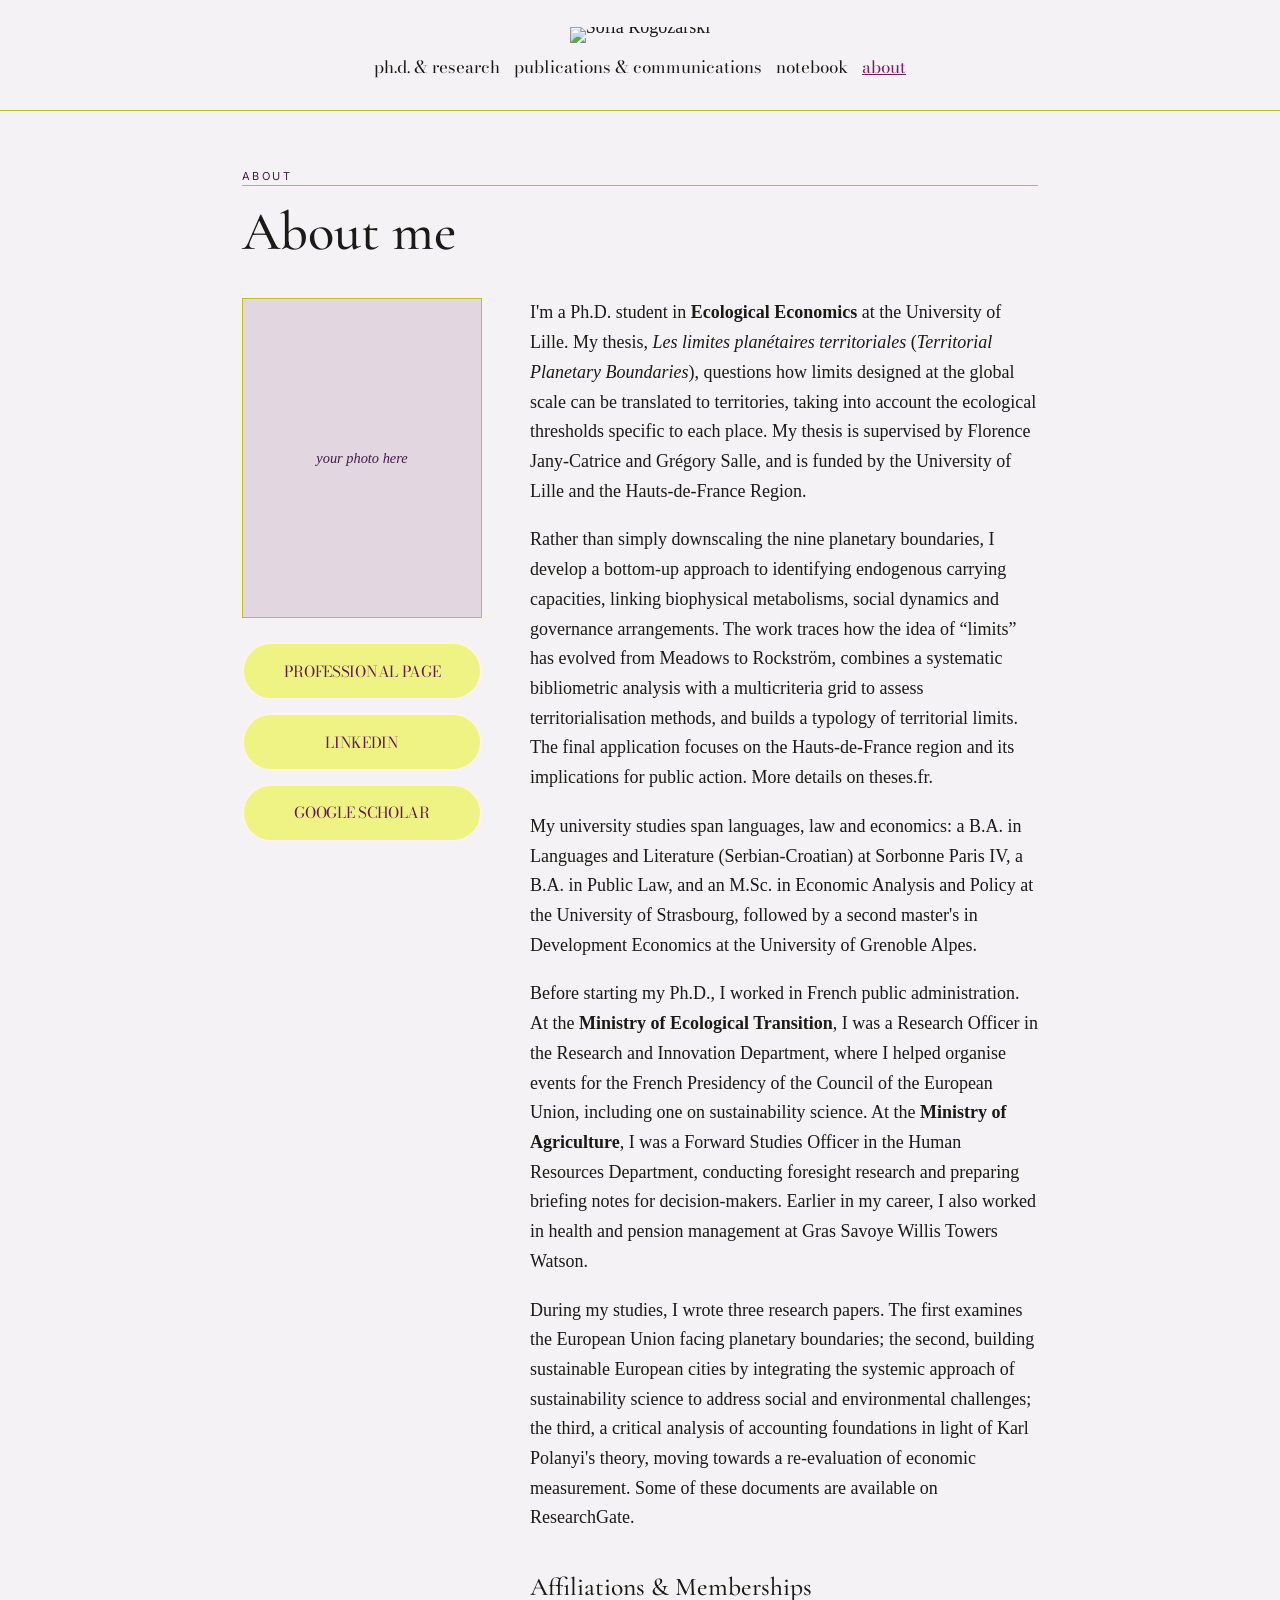
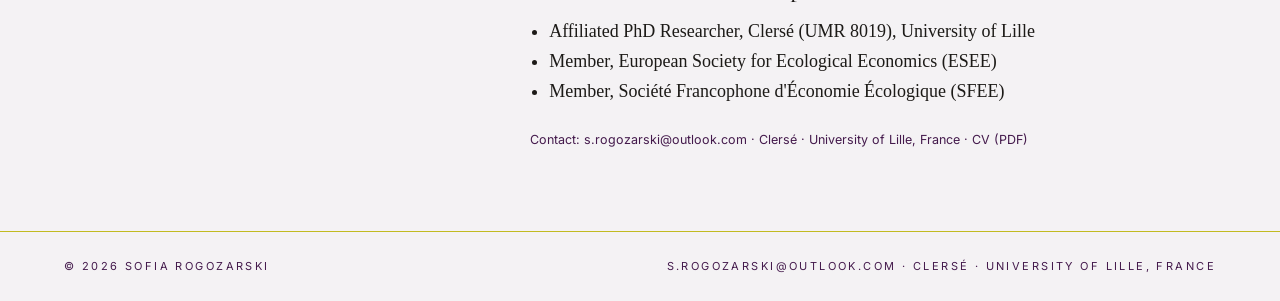
==== apropos.html @ fbf50187 "Add files via upload" ====
<!DOCTYPE html>
<html lang="en">
<head>
  <meta charset="UTF-8">
  <meta name="viewport" content="width=device-width, initial-scale=1.0">
  <title>About — Sofia Rogozarski</title>
  <meta name="description" content="Background, portrait, affiliations and contact.">
  <!-- Fonts -->
  <link rel="preconnect" href="https://fonts.googleapis.com">
  <link rel="preconnect" href="https://fonts.gstatic.com" crossorigin>
  <link href="https://fonts.googleapis.com/css2?family=Bodoni+Moda:ital,wght@0,400;1,400&family=Cormorant+Garamond:ital,wght@0,400;0,500;1,400&family=Inter:wght@400;500&display=swap" rel="stylesheet">
  <link rel="stylesheet" href="css/style.css">
</head>

<body>

  <header class="entete-wp">
    <a href="index.html" class="logo-lien"><img src="1.png" alt="Sofia Rogozarski"></a>
    <nav aria-label="Main menu">
      <ul class="menu-wp">
        <li><a href="doctorat.html">Ph.D. &amp; Research</a></li>
        <li><a href="publications.html">Publications &amp; Communications</a></li>
        <li><a href="carnet.html">Notebook</a></li>
        <li><a href="apropos.html" class="actif">About</a></li>
      </ul>
    </nav>
  </header>

  <main class="contenu">

    <p class="etiquette">About</p>
    <hr class="filet-titre">
    <h1 class="titre-section">About me</h1>

    <div class="apropos-grid">
      <div>
        <!-- Replace this block with: <img class="portrait" src="images/moi.jpg" alt="Portrait"> -->
        <div class="portrait">your photo here</div>

        <div class="boutons-liens">
          <a class="bouton-lien" href="https://pro.univ-lille.fr/sofia-rogozarski" target="_blank" rel="noreferrer noopener">Professional page</a>
          <a class="bouton-lien" href="https://www.linkedin.com/in/sofia-rogozarski/" target="_blank" rel="noreferrer noopener">LinkedIn</a>
          <a class="bouton-lien" href="https://scholar.google.fr/citations?user=IThwJi8AAAAJ&amp;hl=fr" target="_blank" rel="noreferrer noopener">Google Scholar</a>
        </div>
      </div>
      <div>
        <p style="margin-bottom:1.2rem">I'm a Ph.D. student in <strong>Ecological Economics</strong> at the University of Lille. My thesis, <em>Les limites planétaires territoriales</em> (<em>Territorial Planetary Boundaries</em>), questions how limits designed at the global scale can be translated to territories, taking into account the ecological thresholds specific to each place. My thesis is supervised by Florence Jany-Catrice and Grégory Salle, and is funded by the University of Lille and the Hauts-de-France Region.</p>

        <p style="margin-bottom:1.2rem">Rather than simply downscaling the nine planetary boundaries, I develop a bottom-up approach to identifying endogenous carrying capacities, linking biophysical metabolisms, social dynamics and governance arrangements. The work traces how the idea of “limits” has evolved from Meadows to Rockström, combines a systematic bibliometric analysis with a multicriteria grid to assess territorialisation methods, and builds a typology of territorial limits. The final application focuses on the Hauts-de-France region and its implications for public action. More details on <a href="https://theses.fr/s369980">theses.fr</a>.</p>

        <p style="margin-bottom:1.2rem">My university studies span languages, law and economics: a B.A. in Languages and Literature (Serbian-Croatian) at Sorbonne Paris IV, a B.A. in Public Law, and an M.Sc. in Economic Analysis and Policy at the <a href="https://www.unistra.fr/">University of Strasbourg</a>, followed by a second master's in Development Economics at the <a href="https://www.univ-grenoble-alpes.fr/">University of Grenoble Alpes</a>.</p>

        <p style="margin-bottom:1.2rem">Before starting my Ph.D., I worked in French public administration. At the <strong>Ministry of Ecological Transition</strong>, I was a Research Officer in the Research and Innovation Department, where I helped organise events for the French Presidency of the Council of the European Union, including one on sustainability science. At the <strong>Ministry of Agriculture</strong>, I was a Forward Studies Officer in the Human Resources Department, conducting foresight research and preparing briefing notes for decision-makers. Earlier in my career, I also worked in health and pension management at Gras Savoye Willis Towers Watson.</p>

        <p style="margin-bottom:1.2rem">During my studies, I wrote three research papers. The first examines the European Union facing planetary boundaries; the second, building sustainable European cities by integrating the systemic approach of sustainability science to address social and environmental challenges; the third, a critical analysis of accounting foundations in light of Karl Polanyi's theory, moving towards a re-evaluation of economic measurement. Some of these documents are available on <a href="https://www.researchgate.net/profile/Sofia-Rogozarski">ResearchGate</a>.</p>

        <h2 style="margin:2.5rem 0 1rem; font-size:1.6rem">Affiliations &amp; Memberships</h2>
        <ul style="padding-left:1.2rem; margin-bottom:1.5rem">
          <li>Affiliated PhD Researcher, Clersé (UMR 8019), University of Lille</li>
          <li>Member, European Society for Ecological Economics (ESEE)</li>
          <li>Member, Société Francophone d'Économie Écologique (SFEE)</li>
        </ul>

        <p class="meta">Contact: <a href="mailto:s.rogozarski@outlook.com">s.rogozarski@outlook.com</a> · <a href="#">Clersé · University of Lille, France</a> · <a href="#">CV (PDF)</a></p>
      </div>
    </div>

  </main>

  <footer class="pied">
    <span class="etiquette">© 2026 Sofia Rogozarski</span>
    <span class="etiquette"><a href="mailto:s.rogozarski@outlook.com">s.rogozarski@outlook.com</a> · <a href="#">Clersé · University of Lille, France</a></span>
  </footer>

</body>
</html>
---- css/style.css ----
:root {
  --fond:        #F4F2F4;
  --encre:       #1C1A17;
  --encre-grise: #441A4C;
  --accent:      #7A1D67;
  --filet:       #C2BB21;
  --max:         860px;
}

* { margin: 0; padding: 0; box-sizing: border-box; }

html { scroll-behavior: smooth; }

body {
  background: var(--fond);
  color: var(--encre);
  font-family: Georgia, 'Times New Roman', serif;
  font-size: 18px;
  line-height: 1.65;
  -webkit-font-smoothing: antialiased;
}

/* Titres : serif élégante (fallback Georgia si le chargement échoue) */
h1, h2, h3, .nom-geant {
  font-family: 'Cormorant Garamond', Georgia, serif;
  font-weight: 500;
  line-height: 1.1;
}

/* Petites étiquettes éditoriales (rubriques, dates) */
.etiquette {
  font-family: 'Inter', 'Helvetica Neue', Arial, sans-serif;
  font-size: 11px;
  letter-spacing: 0.22em;
  text-transform: uppercase;
  color: var(--encre-grise);
}

/* Titres de sections avec filet au-dessus */
.titre-section {
  font-size: clamp(2.2rem, 5vw, 3.4rem);
  margin: 0.6rem 0 2.2rem;
}

.filet-titre {
  border: none;
  border-top: 1px solid var(--filet);
  margin-bottom: 1.1rem;
}

a {
  color: inherit;
  text-decoration: none;
  background-image: linear-gradient(currentColor, currentColor);
  background-size: 0% 1px;
  background-repeat: no-repeat;
  background-position: left 100%;
  transition: background-size .45s ease, color .3s ease;
}
a:hover {
  background-size: 100% 1px;
  color: var(--accent);
  font-style: italic;
}

/* ═══ En-tête des pages intérieures : logo au-dessus, menu centré dessous ═══ */
.entete-wp {
  display: flex;
  flex-direction: column;
  align-items: center;
  gap: 10px;
  padding: 3vh 1.5rem;
  border-bottom: 1px solid var(--filet);
}
.entete-wp .logo-lien {
  background-image: none;
  display: inline-block;
  line-height: 0;
}
.entete-wp .logo-lien img {
  width: 120px;
  height: auto;
}
.entete-wp .menu-wp {
  list-style: none;
  display: flex;
  flex-wrap: wrap;
  justify-content: center;
  gap: 14px;
}
.entete-wp .menu-wp a {
  font-family: 'Bodoni Moda', Georgia, serif;
  font-size: clamp(0.825rem, 0.825rem + ((1vw - 0.2rem) * 0.56), 1.0625rem);
  text-transform: lowercase;
  color: var(--encre);
  background-image: none;
  font-style: normal;
}
.entete-wp .menu-wp a:hover {
  color: var(--accent);
  text-decoration: underline;
  font-style: normal;
}
.entete-wp .menu-wp a.actif {
  color: var(--accent);
  text-decoration: underline;
}

/* Ancien en-tête (conservé au cas où une page l'utilise encore) */
.entete {
  display: flex;
  justify-content: space-between;
  align-items: baseline;
  flex-wrap: wrap;
  gap: .5rem 2rem;
  padding: 2rem clamp(1.2rem, 5vw, 4rem) 1.4rem;
  border-bottom: 1px solid var(--filet);
}
.entete .signature {
  font-family: 'Cormorant Garamond', Georgia, serif;
  font-size: 1.5rem;
  font-style: normal;
}

/* Menu horizontal à points (page d'accueil) */
.menu {
  display: flex;
  justify-content: center;
  flex-wrap: wrap;
  gap: 0;
  list-style: none;
}
.menu li { display: flex; align-items: center; }
.menu li + li::before {
  content: "·";
  margin: 0 1.1rem;
  color: var(--encre-grise);
}
.menu a {
  font-family: 'Inter', Arial, sans-serif;
  font-size: 12px;
  letter-spacing: 0.18em;
  text-transform: uppercase;
}
.menu a.actif { color: var(--accent); border-bottom: 1px solid var(--accent); }

/* Page d'accueil */
.accueil {
  min-height: 100vh;
  display: flex;
  flex-direction: column;
  justify-content: center;
  align-items: center;
  text-align: center;
  padding: 2rem 1.5rem;
}
.nom-geant {
  font-size: clamp(3.4rem, 13vw, 10.5rem);
  letter-spacing: 0.01em;
  animation: apparition 1.4s ease both;
}
.nom-geant .prenom { font-style: italic; font-weight: 400; }
.sous-titre {
  margin-top: 1.4rem;
  font-style: italic;
  color: var(--encre-grise);
  animation: apparition 1.4s .3s ease both;
}
.accueil .menu {
  margin-top: 3.2rem;
  animation: apparition 1.4s .55s ease both;
}
.accueil .menu a { font-size: 13px; }

@keyframes apparition {
  from { opacity: 0; transform: translateY(14px); }
  to   { opacity: 1; transform: translateY(0); }
}

/* Petite étoile poétique */
.etoile {
  display: inline-block;
  color: var(--accent);
  animation: tourner 14s linear infinite;
}
@keyframes tourner { to { transform: rotate(360deg); } }

/* Contenu des pages */
.contenu {
  max-width: var(--max);
  margin: 0 auto;
  padding: 3.5rem clamp(1.2rem, 5vw, 2rem) 5rem;
}
.intro {
  font-size: 1.25rem;
  font-style: italic;
  color: var(--encre-grise);
  margin-bottom: 3rem;
}

/* Listes éditoriales (publications, carnet…) */
.liste-edition { list-style: none; }
.liste-edition li {
  padding: 1.6rem 0;
  border-top: 1px solid var(--filet);
}
.liste-edition li:first-child { border-top: none; }
.rubrique-ligne { display: flex; justify-content: space-between; align-items: baseline; gap: 1rem; flex-wrap: wrap; }
.titre-item {
  font-size: 1.55rem;
  margin: .35rem 0 .3rem;
}
.meta {
  font-family: 'Inter', Arial, sans-serif;
  font-size: 12.5px;
  color: var(--encre-grise);
}
.resume { color: var(--encre-grise); font-size: 1rem; margin-top: .3rem; }

/* Chronologie */
.chrono { list-style: none; margin-top: 2rem; }
.chrono li {
  display: grid;
  grid-template-columns: 90px 1fr;
  gap: 1.5rem;
  padding: 1.2rem 0;
  border-top: 1px solid var(--filet);
}
.chrono .annee { font-family: 'Inter', Arial, sans-serif; font-size: 13px; color: var(--accent); }

/* Page À propos */
.apropos-grid {
  display: grid;
  grid-template-columns: 240px 1fr;
  gap: 3rem;
  align-items: start;
}
@media (max-width: 640px) { .apropos-grid { grid-template-columns: 1fr; } }
.portrait {
  width: 100%;
  aspect-ratio: 3 / 4;
  object-fit: cover;
  border: 1px solid var(--filet);
  background: #E2D6E0;
  display: flex;
  align-items: center;
  justify-content: center;
  color: var(--encre-grise);
  font-style: italic;
  font-size: .9rem;
}

/* Pied de page */
.pied {
  border-top: 1px solid var(--filet);
  padding: 1.6rem clamp(1.2rem, 5vw, 4rem);
  display: flex;
  justify-content: space-between;
  flex-wrap: wrap;
  gap: .6rem 2rem;
}

/* ═══ Boutons de liens (page About) — style blog WordPress ═══ */
.boutons-liens {
  display: flex;
  flex-direction: column;
  gap: .8rem;
  margin-top: 1.5rem;
}
.bouton-lien {
  display: block;
  text-align: center;
  padding: .9rem 1.2rem;
  background-color: #EEF384;        /* jaune du blog */
  background-image: none;           /* retire le soulignement animé des liens */
  color: #611551;                   /* violet foncé / aubergine */
  border: 2px solid #FCF3EA;        /* liseré crème */
  border-radius: 100px;
  font-family: 'Bodoni Moda', Georgia, serif;
  font-size: 0.95rem;
  text-transform: uppercase;
  letter-spacing: -0.02em;
  transition: background-color .3s ease, color .3s ease;
}
.bouton-lien:hover {
  background-color: #EBC2D1;        /* rose du blog au survol */
  color: #3C1020;
  font-style: normal;
}
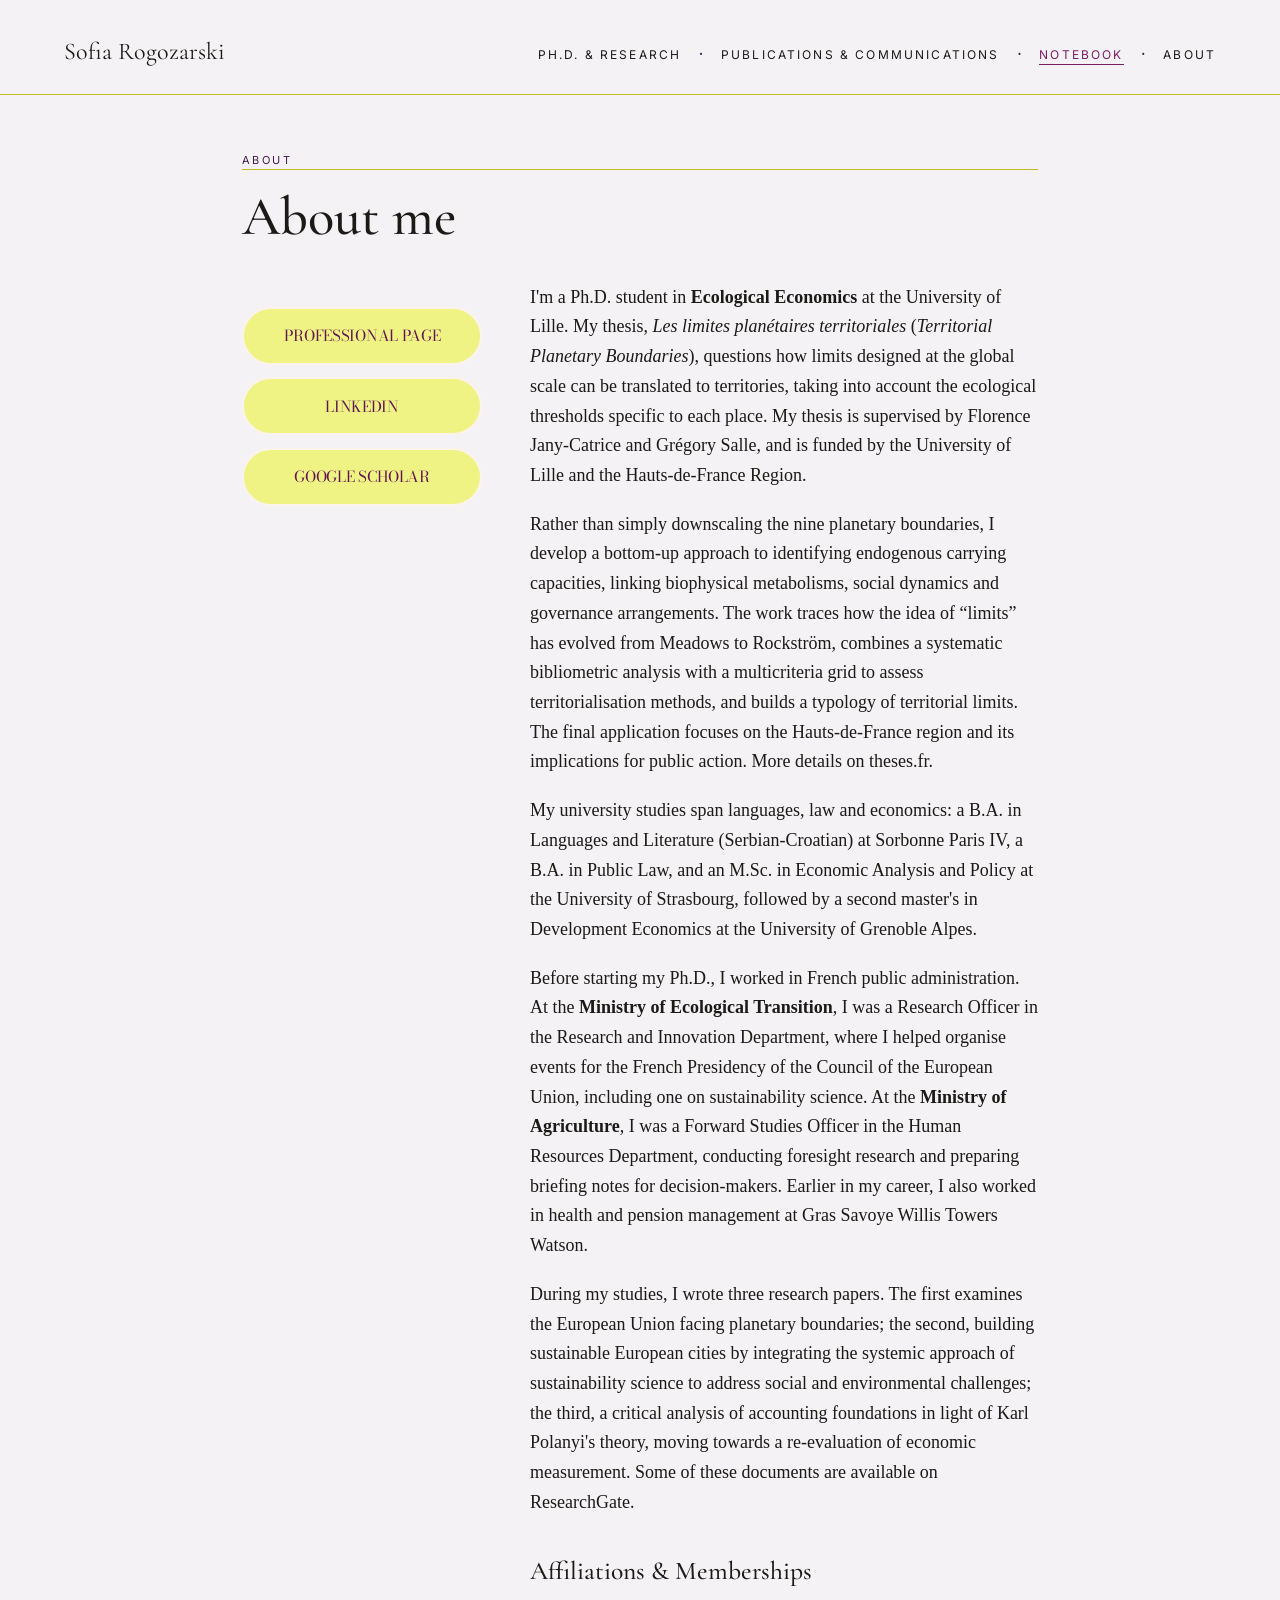
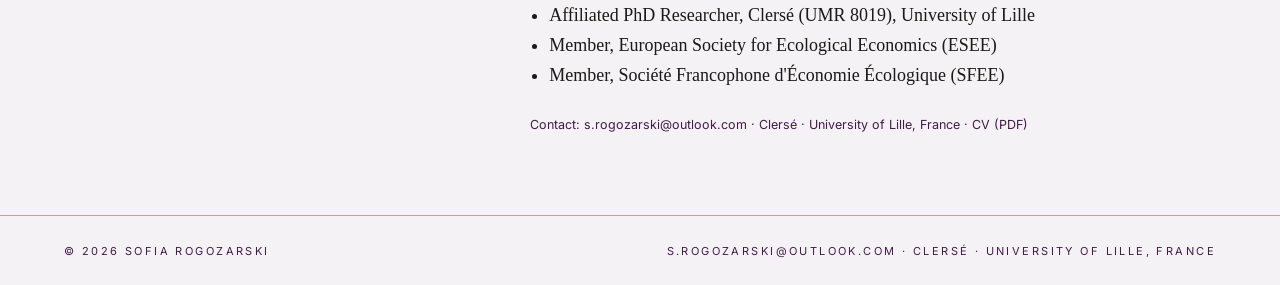
==== commit ecbf7760: "apropos.html" ====
--- a/apropos.html
+++ b/apropos.html
@@ -14,14 +14,14 @@
 
 <body>
 
-  <header class="entete-wp">
-    <a href="index.html" class="logo-lien"><img src="1.png" alt="Sofia Rogozarski"></a>
+<header class="entete">
+    <a href="index.html" class="signature">Sofia Rogozarski</a>
     <nav aria-label="Main menu">
-      <ul class="menu-wp">
+      <ul class="menu">
         <li><a href="doctorat.html">Ph.D. &amp; Research</a></li>
         <li><a href="publications.html">Publications &amp; Communications</a></li>
-        <li><a href="carnet.html">Notebook</a></li>
-        <li><a href="apropos.html" class="actif">About</a></li>
+        <li><a href="carnet.html" class="actif">Notebook</a></li>
+        <li><a href="apropos.html">About</a></li>
       </ul>
     </nav>
   </header>
@@ -34,9 +34,6 @@
 
     <div class="apropos-grid">
       <div>
-        <!-- Replace this block with: <img class="portrait" src="images/moi.jpg" alt="Portrait"> -->
-        <div class="portrait">your photo here</div>
-
         <div class="boutons-liens">
           <a class="bouton-lien" href="https://pro.univ-lille.fr/sofia-rogozarski" target="_blank" rel="noreferrer noopener">Professional page</a>
           <a class="bouton-lien" href="https://www.linkedin.com/in/sofia-rogozarski/" target="_blank" rel="noreferrer noopener">LinkedIn</a>
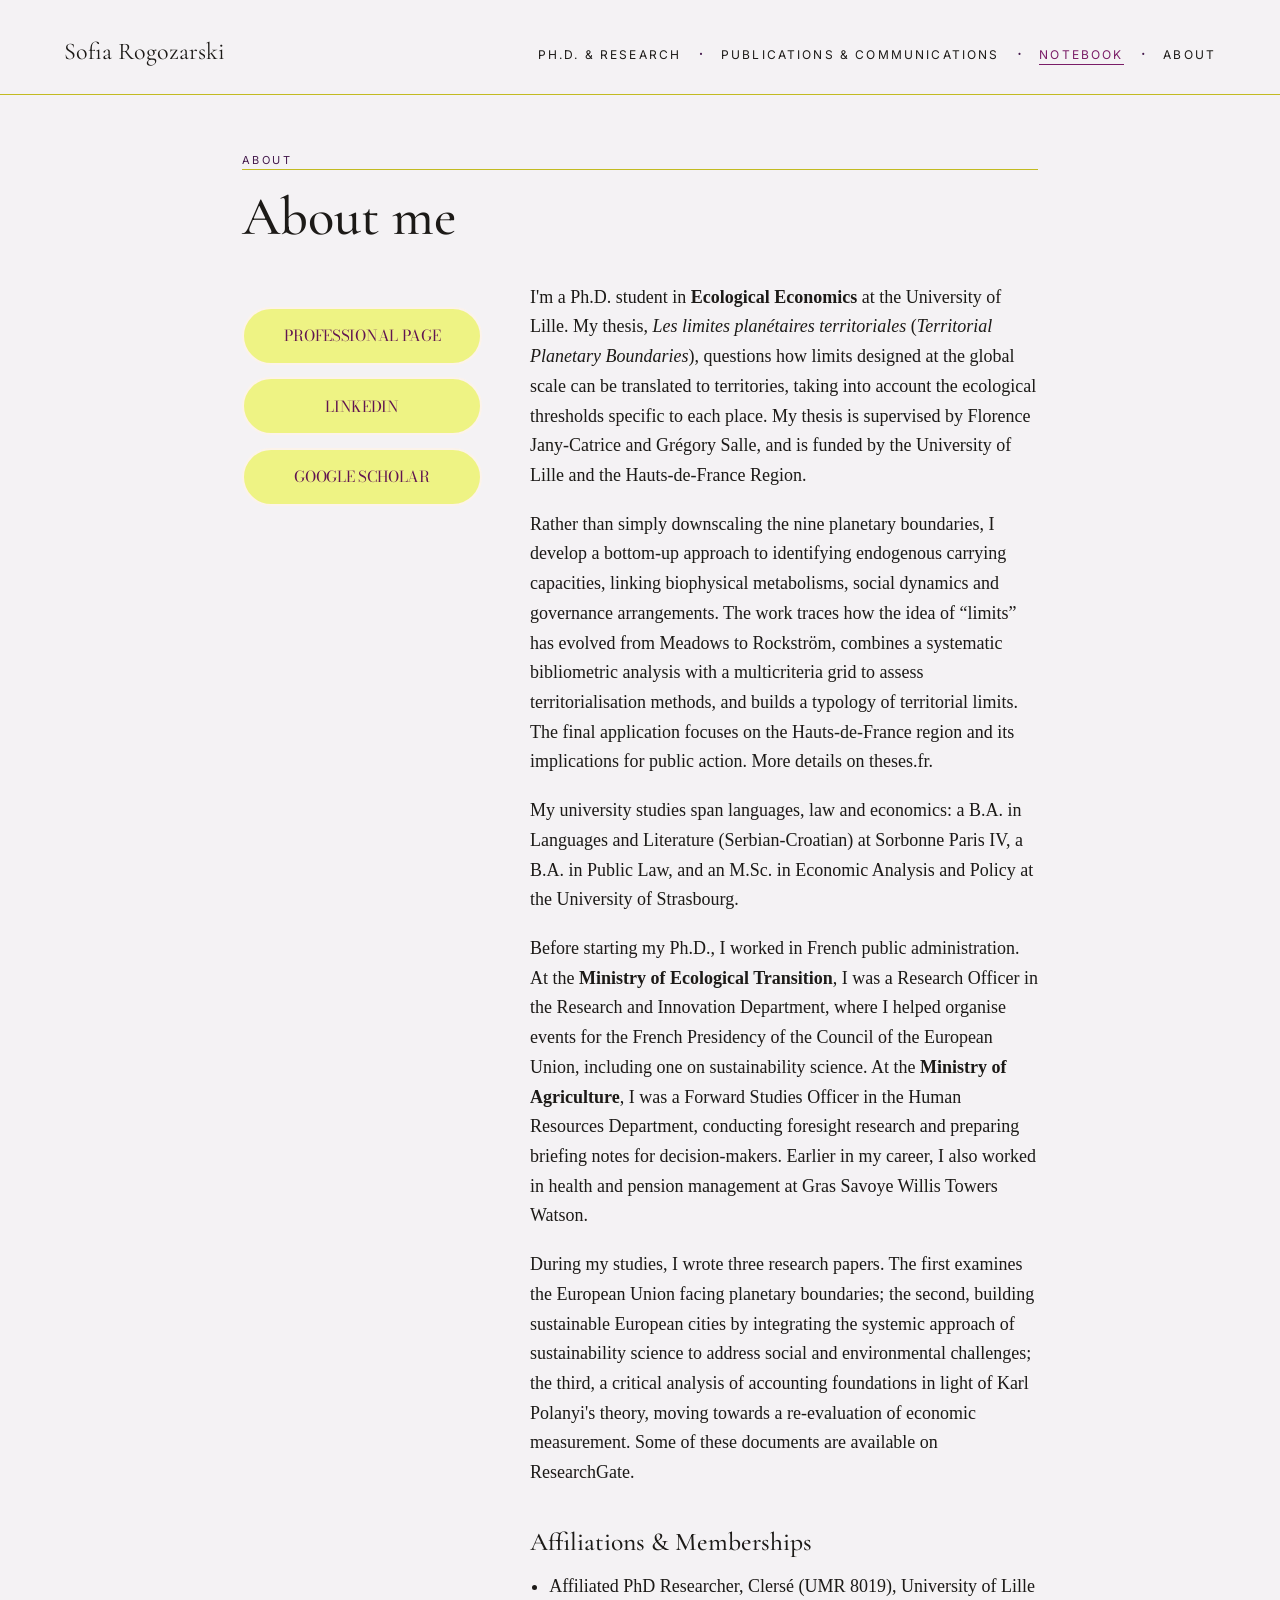
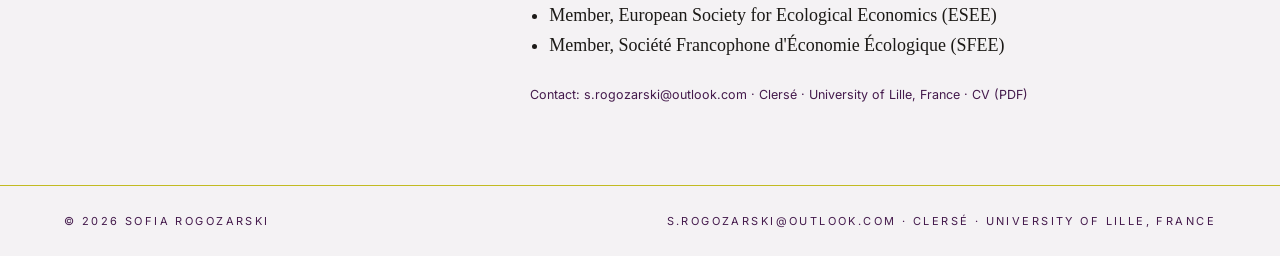
==== commit 4d41a4d5: "apropos.html" ====
--- a/apropos.html
+++ b/apropos.html
@@ -45,7 +45,7 @@
 
         <p style="margin-bottom:1.2rem">Rather than simply downscaling the nine planetary boundaries, I develop a bottom-up approach to identifying endogenous carrying capacities, linking biophysical metabolisms, social dynamics and governance arrangements. The work traces how the idea of “limits” has evolved from Meadows to Rockström, combines a systematic bibliometric analysis with a multicriteria grid to assess territorialisation methods, and builds a typology of territorial limits. The final application focuses on the Hauts-de-France region and its implications for public action. More details on <a href="https://theses.fr/s369980">theses.fr</a>.</p>
 
-        <p style="margin-bottom:1.2rem">My university studies span languages, law and economics: a B.A. in Languages and Literature (Serbian-Croatian) at Sorbonne Paris IV, a B.A. in Public Law, and an M.Sc. in Economic Analysis and Policy at the <a href="https://www.unistra.fr/">University of Strasbourg</a>, followed by a second master's in Development Economics at the <a href="https://www.univ-grenoble-alpes.fr/">University of Grenoble Alpes</a>.</p>
+        <p style="margin-bottom:1.2rem">My university studies span languages, law and economics: a B.A. in Languages and Literature (Serbian-Croatian) at Sorbonne Paris IV, a B.A. in Public Law, and an M.Sc. in Economic Analysis and Policy at the <a href="https://www.unistra.fr/">University of Strasbourg</a>.</p>
 
         <p style="margin-bottom:1.2rem">Before starting my Ph.D., I worked in French public administration. At the <strong>Ministry of Ecological Transition</strong>, I was a Research Officer in the Research and Innovation Department, where I helped organise events for the French Presidency of the Council of the European Union, including one on sustainability science. At the <strong>Ministry of Agriculture</strong>, I was a Forward Studies Officer in the Human Resources Department, conducting foresight research and preparing briefing notes for decision-makers. Earlier in my career, I also worked in health and pension management at Gras Savoye Willis Towers Watson.</p>
 
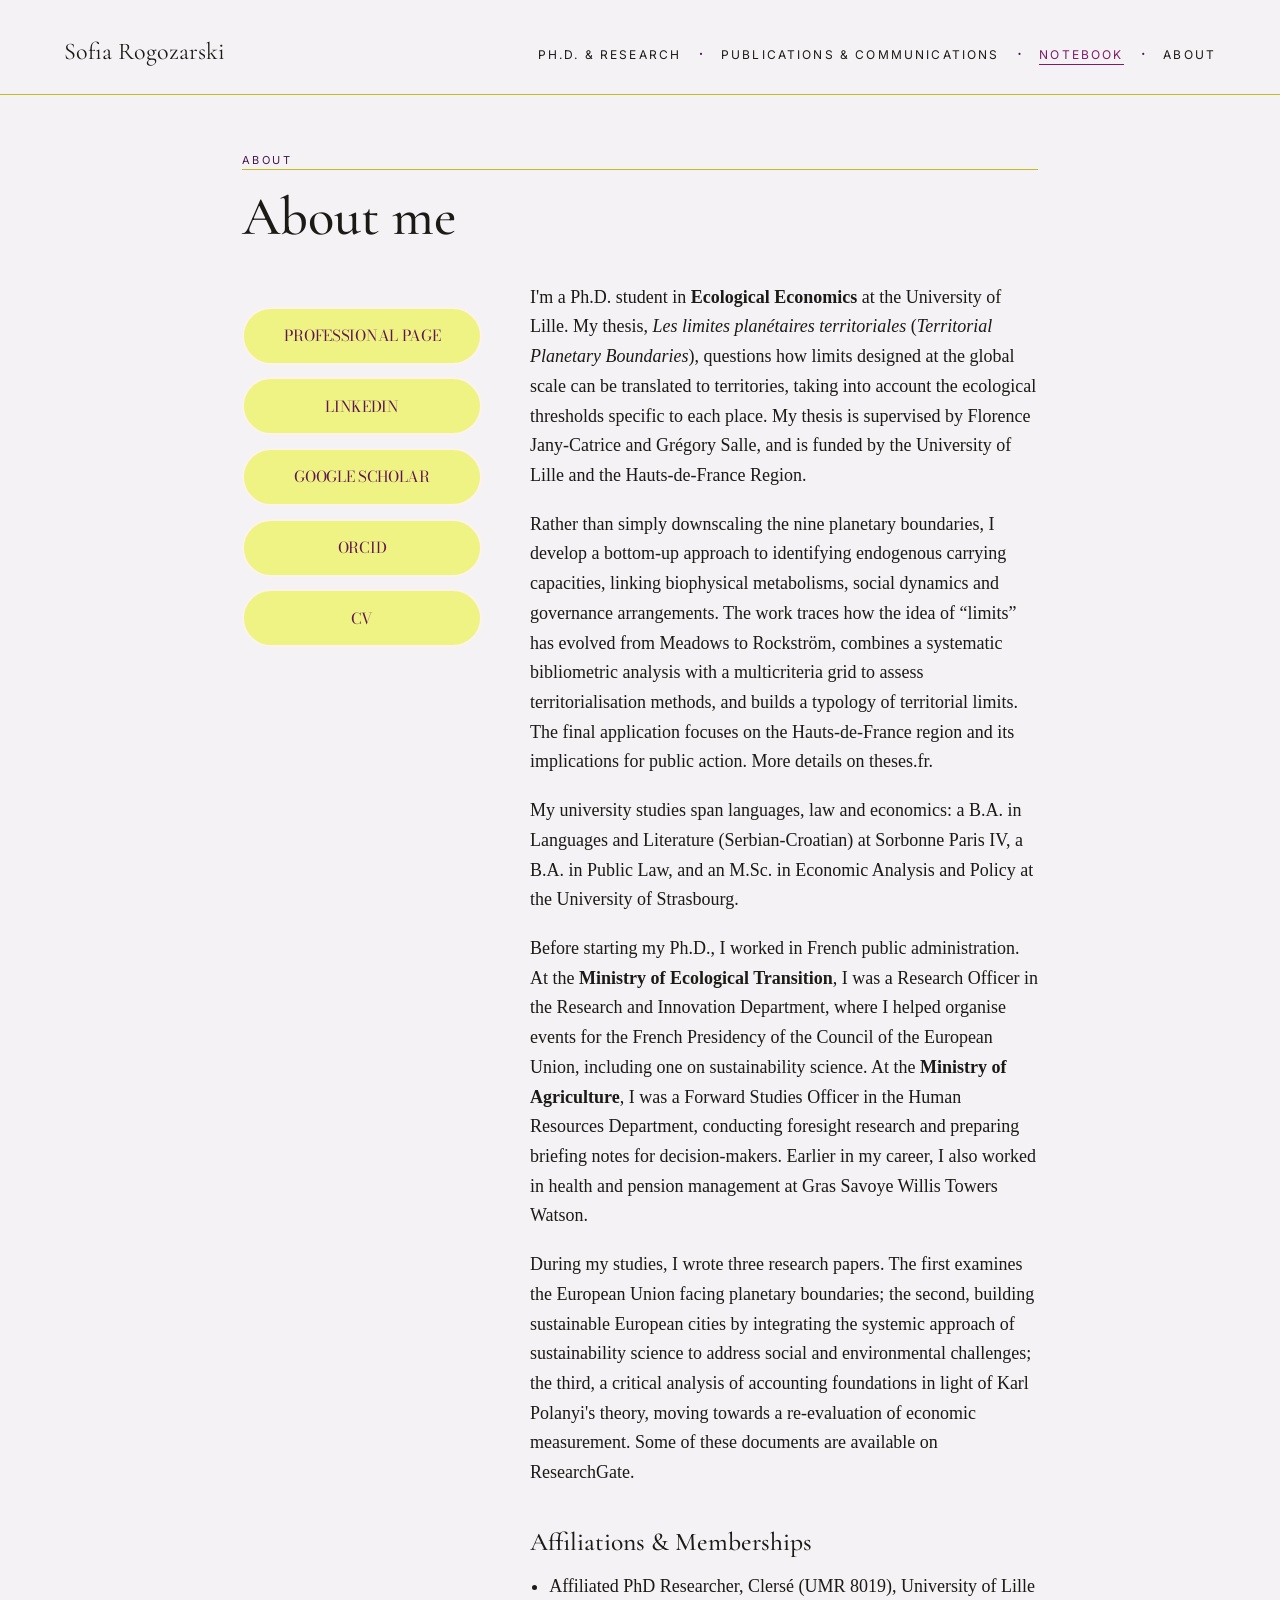
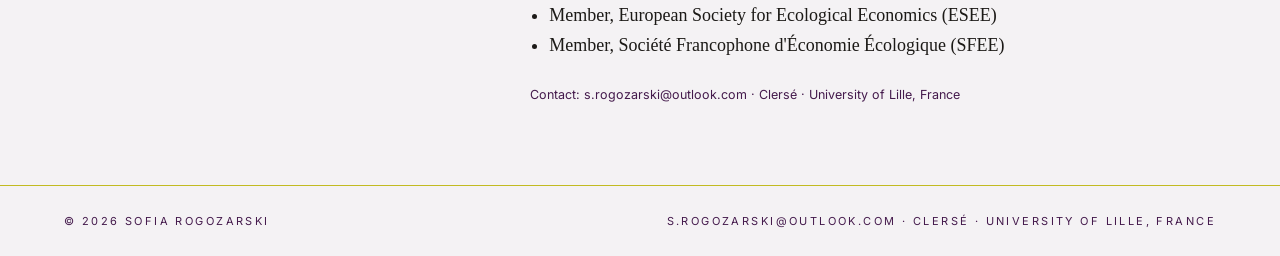
==== commit 673093cf: "apropos.html" ====
--- a/apropos.html
+++ b/apropos.html
@@ -38,6 +38,8 @@
           <a class="bouton-lien" href="https://pro.univ-lille.fr/sofia-rogozarski" target="_blank" rel="noreferrer noopener">Professional page</a>
           <a class="bouton-lien" href="https://www.linkedin.com/in/sofia-rogozarski/" target="_blank" rel="noreferrer noopener">LinkedIn</a>
           <a class="bouton-lien" href="https://scholar.google.fr/citations?user=IThwJi8AAAAJ&amp;hl=fr" target="_blank" rel="noreferrer noopener">Google Scholar</a>
+          <a class="bouton-lien" href="https://orcid.org/0000-0002-5537-6502" target="_blank" rel="noreferrer noopener">ORCID</a>
+          <a class="bouton-lien" href="https://drive.google.com/file/d/1zFiGSOEmOwBia9deOhU4l5H5IucBJL9d/view?usp=sharing" target="_blank" rel="noreferrer noopener">CV</a>
         </div>
       </div>
       <div>
@@ -58,7 +60,7 @@
           <li>Member, Société Francophone d'Économie Écologique (SFEE)</li>
         </ul>
 
-        <p class="meta">Contact: <a href="mailto:s.rogozarski@outlook.com">s.rogozarski@outlook.com</a> · <a href="#">Clersé · University of Lille, France</a> · <a href="#">CV (PDF)</a></p>
+        <p class="meta">Contact: <a href="mailto:s.rogozarski@outlook.com">s.rogozarski@outlook.com</a> · <a href="#">Clersé · University of Lille, France</a></p>
       </div>
     </div>
 
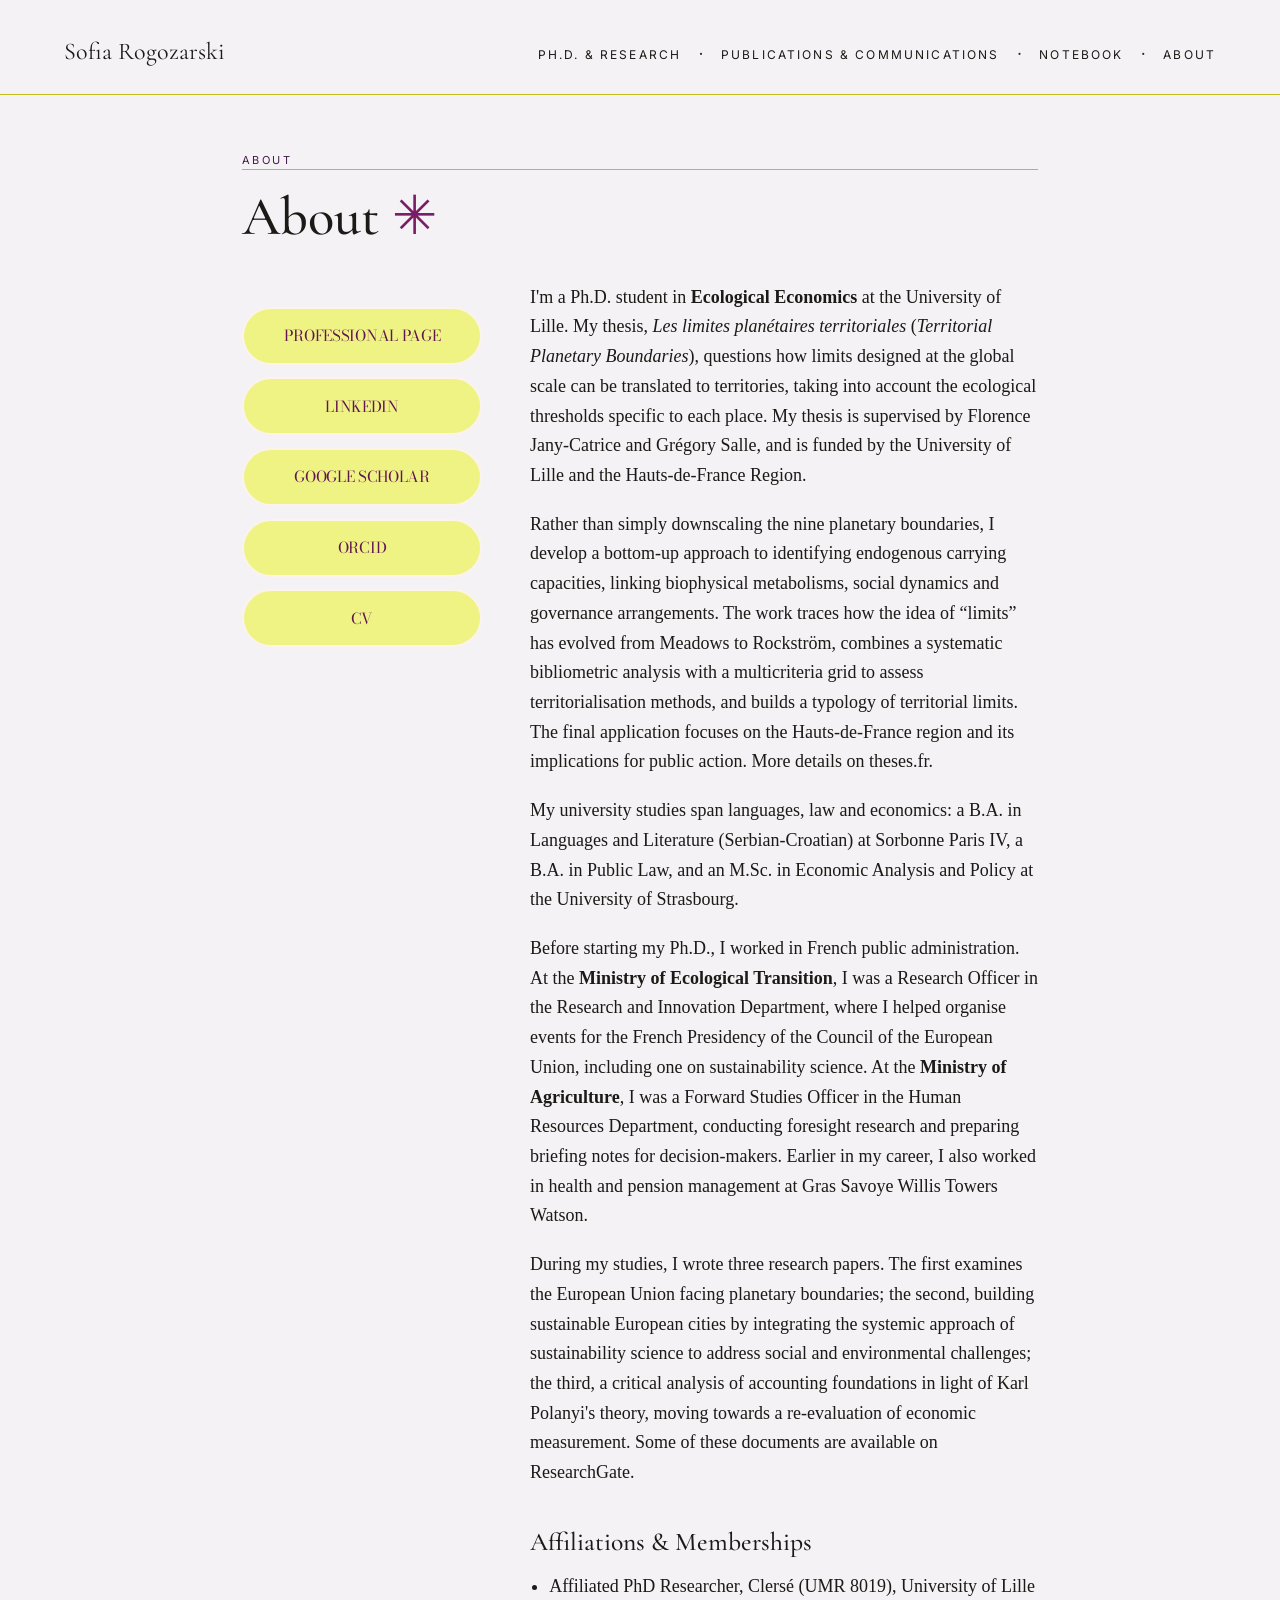
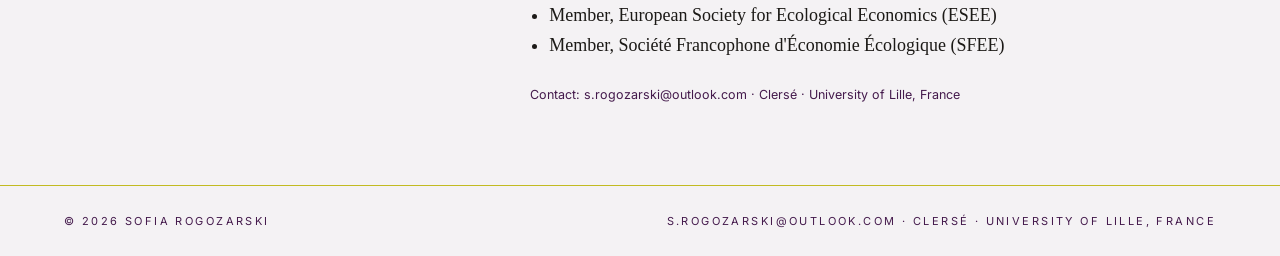
==== commit 3a90a602: "apropos.html" ====
--- a/apropos.html
+++ b/apropos.html
@@ -30,7 +30,7 @@
 
     <p class="etiquette">About</p>
     <hr class="filet-titre">
-    <h1 class="titre-section">About me</h1>
+    <h1 class="titre-section">About <span class="etoile">✳</span></h1>
 
     <div class="apropos-grid">
       <div>
--- a/css/style.css
+++ b/css/style.css
@@ -102,11 +102,11 @@
   font-style: normal;
 }
 .entete-wp .menu-wp a.actif {
-  color: var(--accent);
-  text-decoration: underline;
-}
-
-/* Ancien en-tête (conservé au cas où une page l'utilise encore) */
+  color: var(--encre);
+  text-decoration: none;
+}
+
+/* Ancien en-tête (conservé au cas où) */
 .entete {
   display: flex;
   justify-content: space-between;
@@ -142,7 +142,7 @@
   letter-spacing: 0.18em;
   text-transform: uppercase;
 }
-.menu a.actif { color: var(--accent); border-bottom: 1px solid var(--accent); }
+.menu a.actif { color: inherit; border-bottom: none; }
 
 /* Page d'accueil */
 .accueil {
@@ -177,7 +177,7 @@
   to   { opacity: 1; transform: translateY(0); }
 }
 
-/* Petite étoile poétique */
+/* Petite étoile */
 .etoile {
   display: inline-block;
   color: var(--accent);
@@ -287,3 +287,19 @@
   color: #3C1020;
   font-style: normal;
 }
+/* ═══ Neutralisation de la surbrillance de la page courante ═══
+   WordPress ajoute .current-menu-item / .current_page_item à l'entrée
+   du menu correspondant à la page affichée (même sans lien hypertexte).
+   Ces règles forcent toutes les entrées du menu à un style identique. */
+.entete-wp .menu-wp .current-menu-item > a,
+.entete-wp .menu-wp .current_page_item > a,
+.entete-wp .menu-wp a.actif {
+  color: var(--encre);
+  text-decoration: none;
+  font-style: normal;
+}
+.entete-wp .menu-wp .current-menu-item > a:hover,
+.entete-wp .menu-wp .current_page_item > a:hover {
+  color: var(--accent);
+  text-decoration: underline;
+}
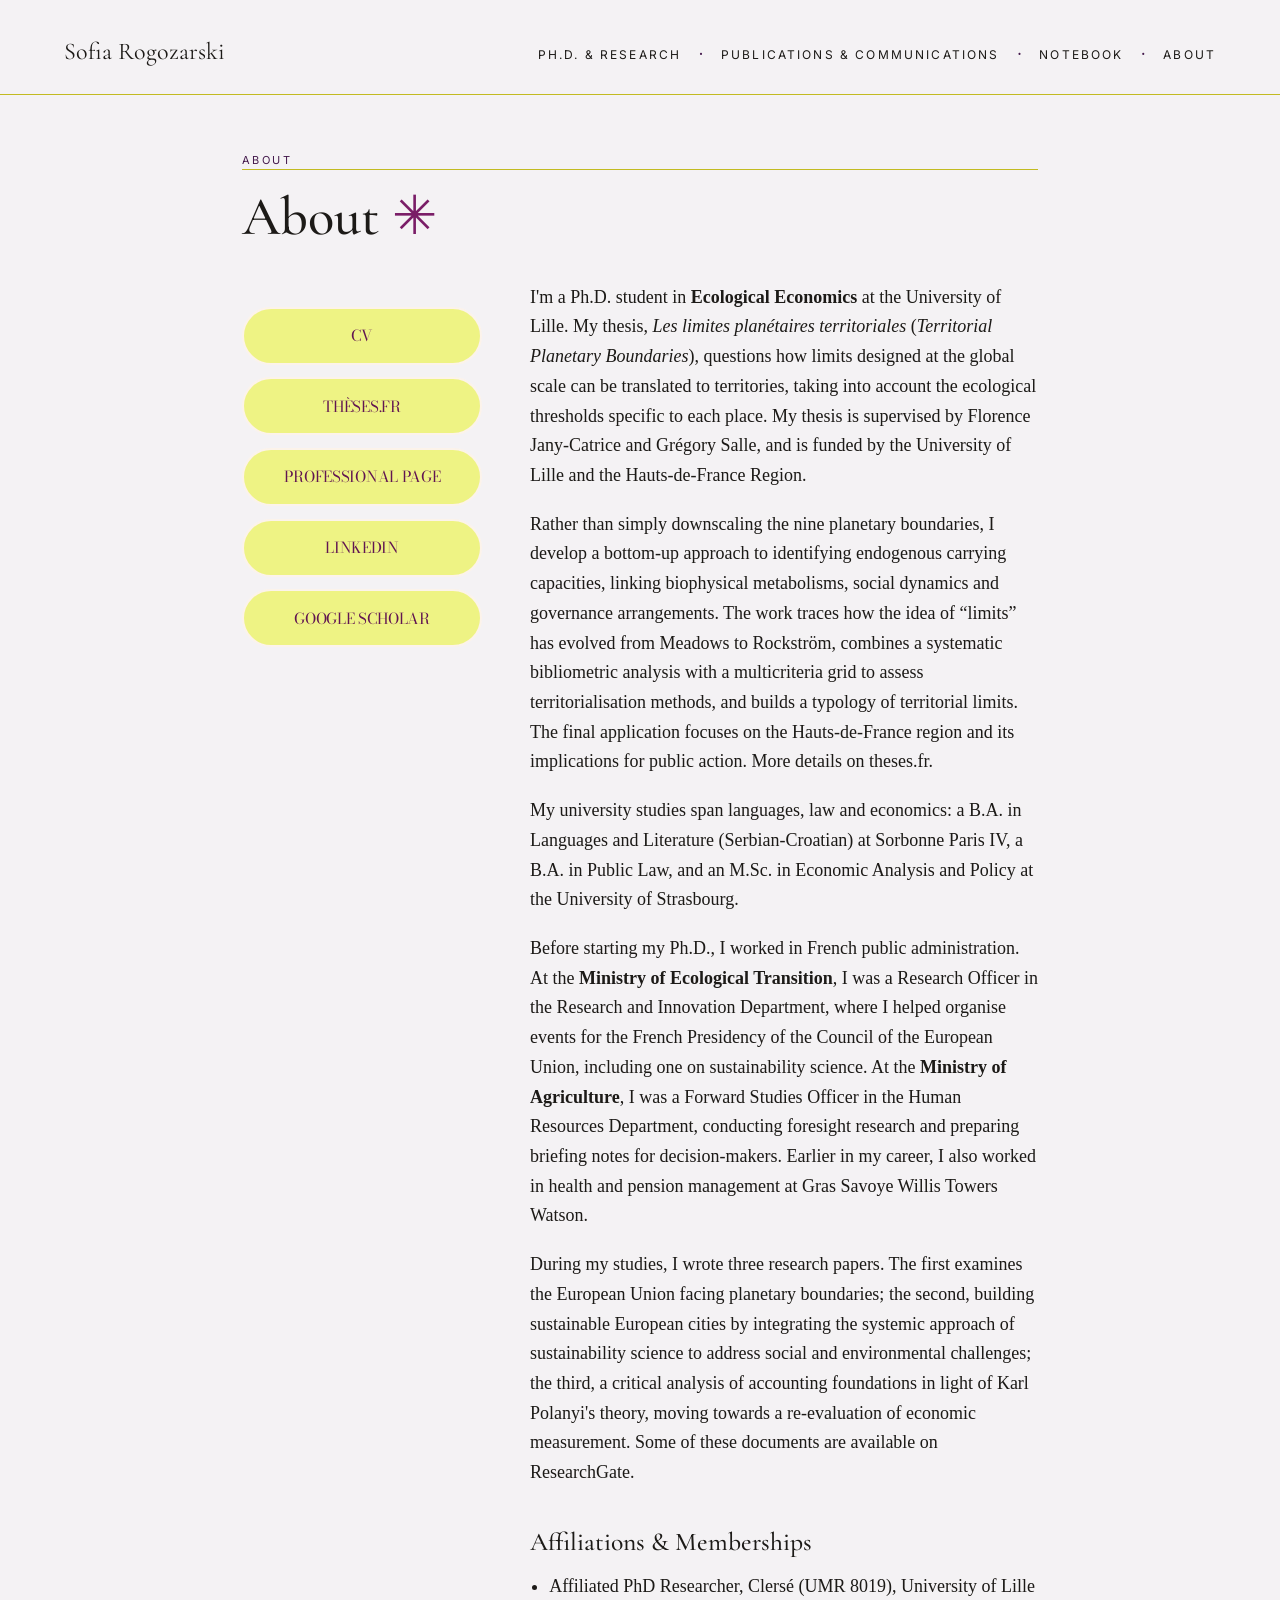
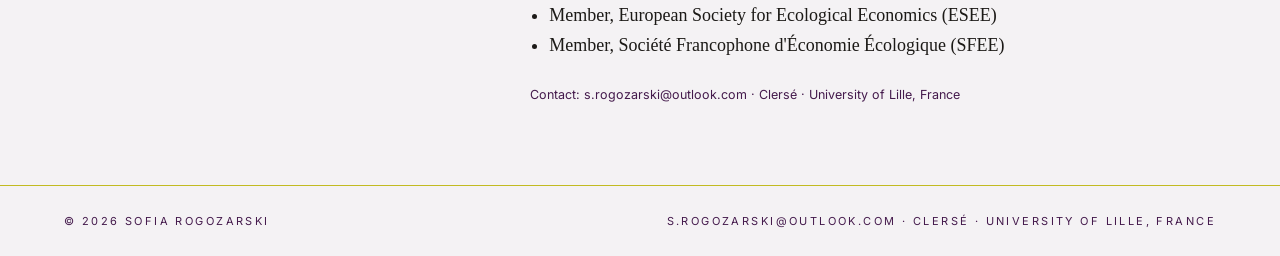
==== commit 4cf84d5f: "apropos.html" ====
--- a/apropos.html
+++ b/apropos.html
@@ -35,11 +35,11 @@
     <div class="apropos-grid">
       <div>
         <div class="boutons-liens">
+          <a class="bouton-lien" href="https://drive.google.com/file/d/1zFiGSOEmOwBia9deOhU4l5H5IucBJL9d/view?usp=sharing" target="_blank" rel="noreferrer noopener">CV</a>
+          <a class="bouton-lien" href="https://theses.fr/s369980" target="_blank" rel="noreferrer noopener">Thèses.fr</a>
           <a class="bouton-lien" href="https://pro.univ-lille.fr/sofia-rogozarski" target="_blank" rel="noreferrer noopener">Professional page</a>
           <a class="bouton-lien" href="https://www.linkedin.com/in/sofia-rogozarski/" target="_blank" rel="noreferrer noopener">LinkedIn</a>
           <a class="bouton-lien" href="https://scholar.google.fr/citations?user=IThwJi8AAAAJ&amp;hl=fr" target="_blank" rel="noreferrer noopener">Google Scholar</a>
-          <a class="bouton-lien" href="https://orcid.org/0000-0002-5537-6502" target="_blank" rel="noreferrer noopener">ORCID</a>
-          <a class="bouton-lien" href="https://drive.google.com/file/d/1zFiGSOEmOwBia9deOhU4l5H5IucBJL9d/view?usp=sharing" target="_blank" rel="noreferrer noopener">CV</a>
         </div>
       </div>
       <div>
